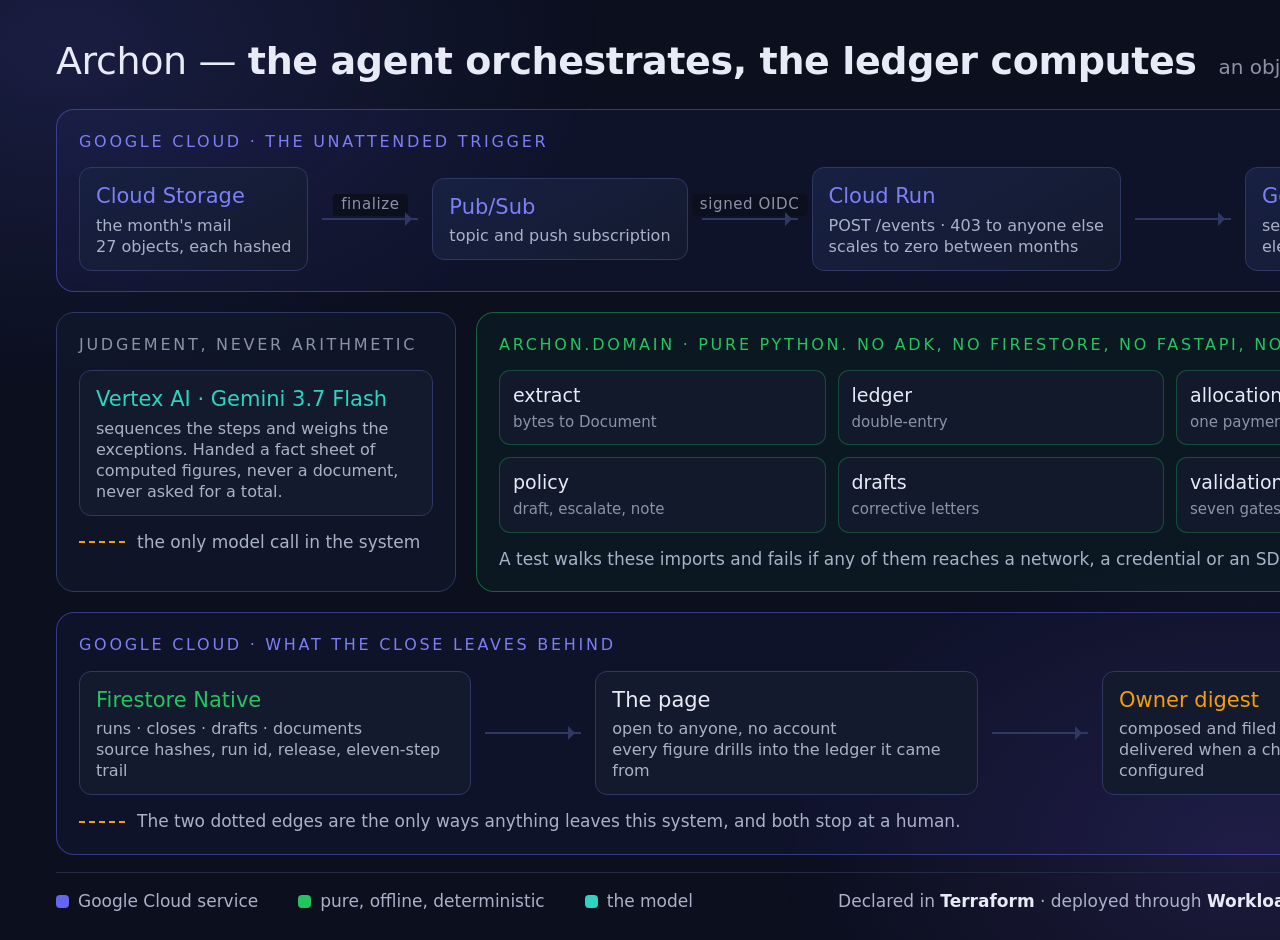
==== video/architecture.html @ f61fb496 "The architecture diagram, as a file a form can take The rules ask for an architecture diagram by nam" ====
<!doctype html>
<html lang="en">
<head>
<meta charset="utf-8">
<title>Archon — architecture</title>
<!--
  The architecture diagram the submission asks for, rendered rather than drawn:
  every box here is a module or a service that exists, and the two dotted edges
  are the only places this system reaches the world.

  Rendered to PNG by video/shoot-stills.py. The README carries the same
  structure as mermaid, which GitHub renders inline; this is the version that
  can be handed to a form that wants a file.
-->
<style>
  :root {
    --bg: #0b0f1e; --card: #131a2e; --card-hi: #182043; --fill: #1b2440;
    --border: #222a45; --border-strong: #2f3862;
    --text: #e8ebf5; --text-2: #aab2c8; --text-3: #8b93a7;
    --primary: #6366f1; --primary-hi: #7c7ff5; --violet: #8b5cf6;
    --positive: #22c55e; --cyan: #2dd4bf; --warning: #f59e0b;
  }
  * { margin: 0; padding: 0; box-sizing: border-box; }
  html, body {
    width: 1920px; height: 940px; background: var(--bg); color: var(--text);
    font: 400 20px/1.45 "Segoe UI", -apple-system, system-ui, sans-serif;
    -webkit-font-smoothing: antialiased; overflow: hidden;
  }
  body::before {
    content: ""; position: fixed; inset: -20%;
    background:
      radial-gradient(44% 40% at 18% 18%, rgba(99,102,241,.17), transparent 68%),
      radial-gradient(40% 38% at 84% 82%, rgba(139,92,246,.14), transparent 66%);
  }
  main { position: relative; padding: 34px 56px 26px; height: 100%; display: flex; flex-direction: column; }

  header { display: flex; align-items: baseline; gap: 22px; margin-bottom: 20px; }
  header h1 { font-size: 38px; font-weight: 300; letter-spacing: -.01em; }
  header h1 b { font-weight: 600; }
  header .sub { font-size: 20px; color: var(--text-3); }

  .row { display: flex; gap: 20px; align-items: stretch; }
  .col { display: flex; flex-direction: column; gap: 16px; }

  .zone {
    border: 1px solid var(--border-strong); border-radius: 18px; padding: 20px 22px;
    background: rgba(19,26,46,.62); position: relative;
  }
  .zone > .z-title {
    font-size: 16px; letter-spacing: .17em; text-transform: uppercase;
    color: var(--text-3); margin-bottom: 14px;
  }
  .zone.gcp { border-color: rgba(99,102,241,.46); background: rgba(99,102,241,.055); }
  .zone.pure { border-color: rgba(34,197,94,.44); background: rgba(34,197,94,.05); }
  .zone.pure > .z-title { color: var(--positive); }
  .zone.gcp > .z-title { color: var(--primary-hi); }

  .node {
    border: 1px solid var(--border-strong); border-radius: 12px;
    padding: 13px 16px; background: var(--card); min-width: 150px;
  }
  .node .n { font-size: 21px; font-weight: 500; }
  .node .d { font-size: 16px; color: var(--text-2); margin-top: 3px; line-height: 1.32; }
  .node.svc { background: linear-gradient(150deg, var(--card-hi), var(--card)); }
  .node.svc .n { color: var(--primary-hi); }
  .node.model .n { color: var(--cyan); }
  .node.store .n { color: var(--positive); }
  .node.out .n { color: var(--warning); }

  .chain { display: flex; align-items: center; gap: 14px; flex-wrap: nowrap; }
  .arw { flex: 0 0 96px; height: 2px; background: var(--border-strong); position: relative; }
  .arw::after {
    content: ""; position: absolute; right: -1px; top: -6px;
    border: 7px solid transparent; border-left-color: var(--border-strong);
  }
  .arw.lbl::before {
    content: attr(data-l); position: absolute; top: -24px; left: 50%;
    transform: translateX(-50%); white-space: nowrap;
    font-size: 15px; color: var(--text-3); letter-spacing: .04em;
    background: var(--bg); padding: 0 8px; border-radius: 4px;
  }

  .grid8 { display: grid; grid-template-columns: repeat(4, 1fr); gap: 12px; }
  .pure-node {
    border: 1px solid rgba(34,197,94,.3); border-radius: 11px; padding: 11px 13px;
    background: rgba(19,26,46,.85);
  }
  .pure-node .n { font-size: 19px; font-weight: 500; }
  .pure-node .d { font-size: 15px; color: var(--text-3); margin-top: 2px; }

  .edge-note {
    margin-top: 14px; font-size: 17px; color: var(--text-2);
    display: flex; align-items: center; gap: 12px;
  }
  .dash { width: 46px; height: 0; border-top: 2px dashed var(--warning); }

  footer {
    margin-top: auto; padding-top: 16px; display: flex; gap: 40px; align-items: center;
    border-top: 1px solid var(--border); font-size: 17px; color: var(--text-2);
  }
  footer b { color: var(--text); }
  .keyline { display: flex; align-items: center; gap: 9px; }
  .swatch { width: 13px; height: 13px; border-radius: 4px; }
</style>
</head>
<body>
<main>
  <header>
    <h1>Archon — <b>the agent orchestrates, the ledger computes</b></h1>
    <span class="sub">an object landing in a bucket closes a month, unattended</span>
  </header>

  <div class="col" style="gap:20px">

    <!-- the trigger -->
    <div class="zone gcp">
      <div class="z-title">Google Cloud · the unattended trigger</div>
      <div class="chain">
        <div class="node svc"><div class="n">Cloud Storage</div>
          <div class="d">the month's mail<br>27 objects, each hashed</div></div>
        <div class="arw lbl" data-l="finalize"></div>
        <div class="node svc"><div class="n">Pub/Sub</div>
          <div class="d">topic and push subscription</div></div>
        <div class="arw lbl" data-l="signed OIDC"></div>
        <div class="node svc"><div class="n">Cloud Run</div>
          <div class="d">POST /events · 403 to anyone else<br>scales to zero between months</div></div>
        <div class="arw"></div>
        <div class="node svc"><div class="n">Google ADK agent</div>
          <div class="d">seven tools, one per step<br>eleven steps, nobody asked</div></div>
      </div>
    </div>

    <!-- what the agent may reach -->
    <div class="row">
      <div class="zone" style="flex:0 0 400px">
        <div class="z-title">Judgement, never arithmetic</div>
        <div class="node model"><div class="n">Vertex AI · Gemini 3.7 Flash</div>
          <div class="d">sequences the steps and weighs the exceptions.
            Handed a fact sheet of computed figures, never a document,
            never asked for a total.</div></div>
        <div class="edge-note"><span class="dash"></span>
          the only model call in the system</div>
      </div>

      <div class="zone pure" style="flex:1">
        <div class="z-title">archon.domain · pure Python. no ADK, no Firestore, no FastAPI, no network</div>
        <div class="grid8">
          <div class="pure-node"><div class="n">extract</div><div class="d">bytes to Document</div></div>
          <div class="pure-node"><div class="n">ledger</div><div class="d">double-entry</div></div>
          <div class="pure-node"><div class="n">allocation</div><div class="d">one payment, many loads</div></div>
          <div class="pure-node"><div class="n">exceptions</div><div class="d">ten detectors</div></div>
          <div class="pure-node"><div class="n">policy</div><div class="d">draft, escalate, note</div></div>
          <div class="pure-node"><div class="n">drafts</div><div class="d">corrective letters</div></div>
          <div class="pure-node"><div class="n">validation</div><div class="d">seven gates, can refuse</div></div>
          <div class="pure-node"><div class="n">digest</div><div class="d">the owner's letter</div></div>
        </div>
        <div class="edge-note">
          A test walks these imports and fails if any of them reaches a network,
          a credential or an SDK. That is why every figure reproduces on a laptop with no key.
        </div>
      </div>
    </div>

    <!-- where it lands -->
    <div class="zone gcp">
      <div class="z-title">Google Cloud · what the close leaves behind</div>
      <div class="chain">
        <div class="node store"><div class="n">Firestore Native</div>
          <div class="d">runs · closes · drafts · documents<br>source hashes, run id, release, eleven-step trail</div></div>
        <div class="arw"></div>
        <div class="node"><div class="n">The page</div>
          <div class="d">open to anyone, no account<br>every figure drills into the ledger it came from</div></div>
        <div class="arw"></div>
        <div class="node out"><div class="n">Owner digest</div>
          <div class="d">composed and filed<br>delivered when a channel is configured</div></div>
        <div class="arw"></div>
        <div class="node out"><div class="n">Counterparty letters</div>
          <div class="d">drafted and filed UNSENT<br>the one place a person is needed</div></div>
      </div>
      <div class="edge-note"><span class="dash"></span>
        The two dotted edges are the only ways anything leaves this system, and both stop at a human.
      </div>
    </div>
  </div>

  <footer>
    <span class="keyline"><span class="swatch" style="background:var(--primary)"></span>Google Cloud service</span>
    <span class="keyline"><span class="swatch" style="background:var(--positive)"></span>pure, offline, deterministic</span>
    <span class="keyline"><span class="swatch" style="background:var(--cyan)"></span>the model</span>
    <span style="margin-left:auto">Declared in <b>Terraform</b> · deployed through <b>Workload Identity Federation</b>, so no service-account key exists anywhere</span>
  </footer>
</main>
</body>
</html>
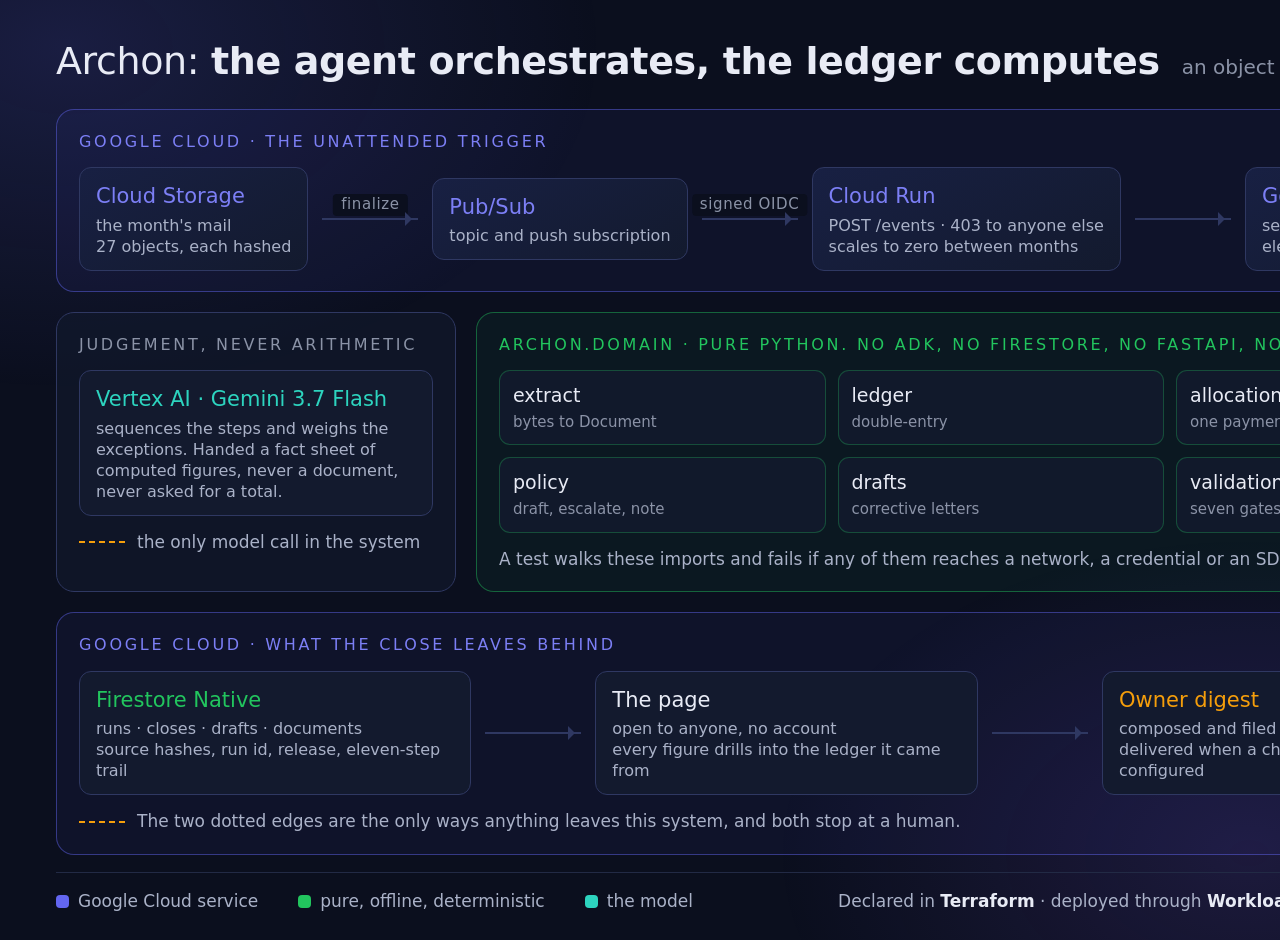
==== commit cdb5e362: "A second diagram: who is allowed to do what The architecture diagram shows what the system does. Jud" ====
--- a/video/architecture.html
+++ b/video/architecture.html
@@ -106,7 +106,7 @@
 <body>
 <main>
   <header>
-    <h1>Archon — <b>the agent orchestrates, the ledger computes</b></h1>
+    <h1>Archon: <b>the agent orchestrates, the ledger computes</b></h1>
     <span class="sub">an object landing in a bucket closes a month, unattended</span>
   </header>
 
